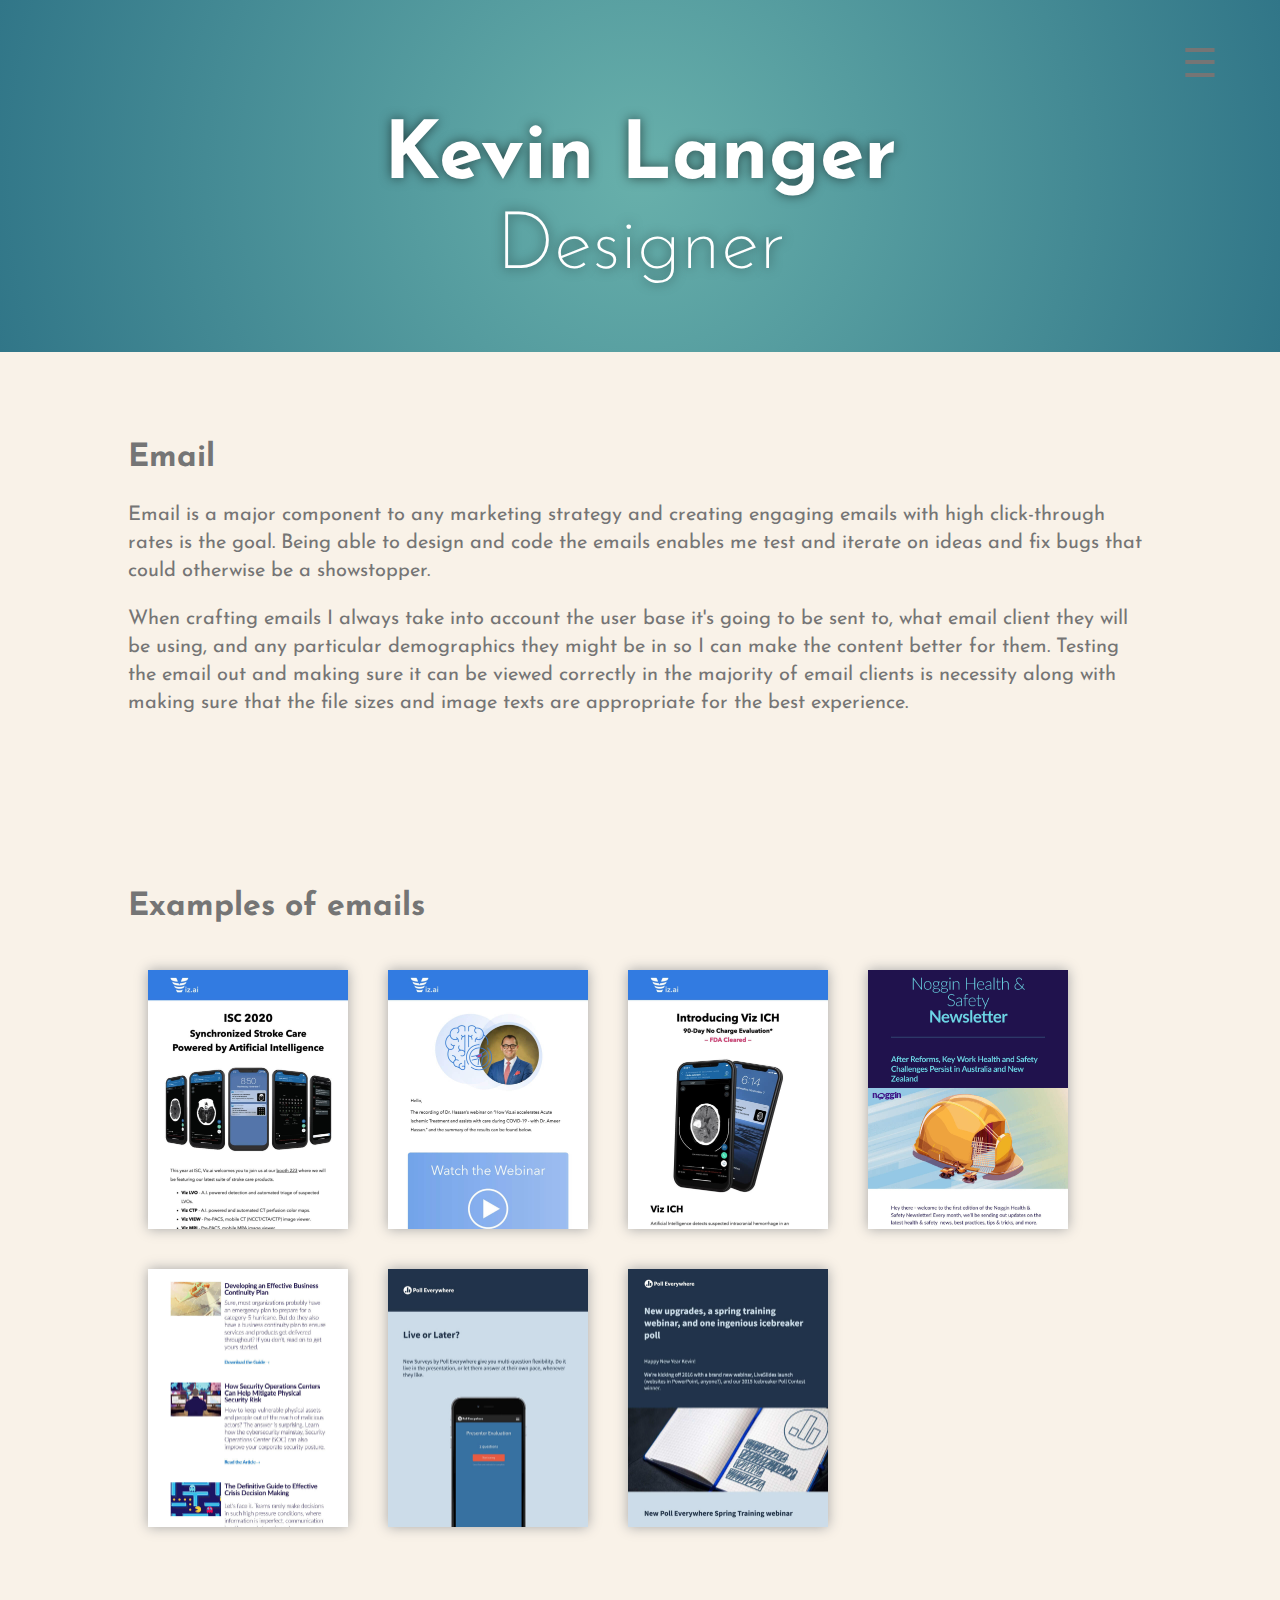
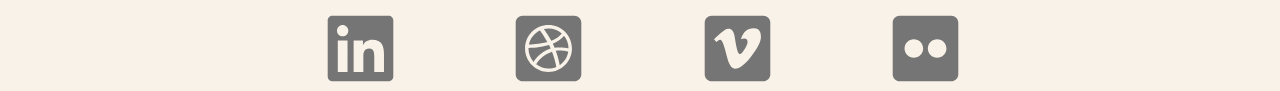
==== email.html @ c7fa40dd "Fixed email thumb bug" ====
<!DOCTYPE html>
<html>
<head>
  <!-- Global site tag (gtag.js) - Google Analytics -->
<script async src="https://www.googletagmanager.com/gtag/js?id=G-QN87Z3PVK4"></script>
<script>
  window.dataLayer = window.dataLayer || [];
  function gtag(){dataLayer.push(arguments);}
  gtag('js', new Date());

  gtag('config', 'G-QN87Z3PVK4');
</script>
<title>Kevin Langer - Email</title>
<link rel="icon" type="image/gif" href="favicon.gif">  
<link rel="stylesheet" type="text/css" href="kevin.css">
<link rel="stylesheet" href="https://fonts.googleapis.com/css?family=Josefin+Sans:300,300i,400,400i,600,600i">
<meta property="og:title" content="Kevin Langer - Portfolio">
<meta property="og:description" content="Welcome to the portfolio of Kevin Langer.">
<meta property="og:image" content="https://kevin-langer-design.github.io/Assets/kev_social_image.jpg">
<meta property="og:url" content="http://www.kevinlanger.com">
<meta name="twitter:card" content="summary_large_image">
<meta property="og:site_name" content="Kevin Langer - Portfolio">
<meta name="twitter:image:alt" content="Kevin Langer">
</head>
<body>

<div id="myNav" class="overlay">
  <a href="javascript:void(0)" class="closebtn" onclick="closeNav()">&times;</a>
  <div class="overlay-content">
    <a href="/index.html">Portfolio</a>
    <a href="/web.html">Web</a>
    <a href="/email.html">Email</a>
    <a href="/graphic.html">Graphic</a>
    <a href="/video.html">Video</a>
  </div>
</div>

<span class="menu" onclick="openNav()">&#9776;</span>

<div class="row header">
  <h1>Kevin Langer</h1>
  <h1>Designer</h1>
</div>

<div class="row">
	<h2>Email</h2>
	<p>Email is a major component to any marketing strategy and creating engaging emails with high click-through rates is the goal. Being able to design and code the emails enables me test and iterate on ideas and fix bugs that could otherwise be a showstopper.</p>
	<p>When crafting emails I always take into account the user base it's going to be sent to, what email client they will be using, and any particular demographics they might be in so I can make the content better for them. Testing the email out and making sure it can be viewed correctly in the majority of email clients is necessity along with making sure that the file sizes and image texts are appropriate for the best experience. </p>
</div>

<div class="row">
	<h2>Examples of emails</h2>
	<div class="flex-row flex-start">
    <img src="Assets/viz_email_isc_2020_thumb.jpg" onclick="openModal(); currentSlide(1)" class="thumb">

    <img src="Assets/viz_email_webinar_hassan_thumb.jpg" onclick="openModal(); currentSlide(2)" class="thumb">

    <img src="Assets/viz_email_introducing_ich_thumb.jpg" onclick="openModal(); currentSlide(3)" class="thumb">

		<img src="Assets/noggin_email_newsletter4_thumb.jpg" onclick="openModal(); currentSlide(4)" class="thumb">

		<img src="Assets/noggin_email_newsletter3_thumb.jpg" onclick="openModal(); currentSlide(5)" class="thumb">

		<img src="Assets/pe-email-june2015_thumb.jpg" onclick="openModal(); currentSlide(6)" class="thumb">

		<img src="Assets/pe-email-jan2016_thumb.jpg" onclick="openModal(); currentSlide(7)" class="thumb">
</div>

<!-- The EEC Modal/Lightbox -->
<div id="myModal" class="myModal">
  <span class="close cursor" onclick="closeModal()">&times;</span>
  <div class="modal-content">

  	<!-- Caption text -->
    <div class="caption-container">
      <p id="caption"></p>
    </div>
    <div class="mySlides">
      <img class="imageCaption" src="Assets/viz_email_isc_2020.png" style="width:100%; display: block;" alt="Viz.ai uses Mailchimp as it's main platform for emails. The images and text are designed to be visible and readable regardless of dark or light mode. ISC (International Stroke Conference) is a major event for Viz.ai. This is the email announcing the booth location and the products that will be showcased. Working with an FDA approved medical device requires the strict following of FDA rules. The data on the phone is not real patient data.">
    </div>

    <div class="mySlides">
      <img class="imageCaption" src="Assets/viz_email_webinar_hassan.png" style="width:100%; display: block;" alt="Viz.ai uses Mailchimp as it's main platform for emails. The images and text are designed to be visible and readable regardless of dark or light mode. Viz.ai has put on many webinars over several topics. In this email we are sharing the latest webinar on accelerating treatment and highlighting data points brought up in the webinar.">
    </div>

    <div class="mySlides">
      <img class="imageCaption" src="Assets/viz_email_introducing_ich.png" style="width:100%; display: block;" alt="Viz.ai uses Mailchimp as it's main platform for emails. This is an announcement email for their new product, ICH (Intracranial Hemorrhage). The images and text are designed to be visible and readable regardless of dark or light mode. Working with an FDA approved medical device requires the strict following of FDA rules. You'll notice citations for each medical claim and the data on the phone is not real patient data.">
    </div>

    <div class="mySlides">
      <img class="imageCaption" src="Assets/noggin_email_newsletter4.png" style="width:100%; display: block;" alt='The Noggin Newsletter was made in HubSpot with dynamic elements in mind for anybody to customize and use. The header is changeable so it can be a "Crisis Newsletter" or a "Safety Newsletter" simply by changing the text. The Format for additional content can be formatted for 3 or 4 resources. Any image slot can be changed out to use what ever image is needed. HTML, CSS, and HubL was used. This is the 4 resource email.'>
    </div>

    <div class="mySlides">
		  <img class="imageCaption" src="Assets/noggin_email_newsletter3.png" style="width:100%; display: block;" alt='The Noggin Newsletter was made in HubSpot with dynamic elements in mind for anybody to customize and use. The header is changeable so it can be a "Crisis Newsletter" or a "Safety Newsletter" simply by changing the text. The Format for additional content can be formatted for 3 or 4 resources. Any image slot can be changed out to use what ever image is needed. HTML, CSS, and HubL was used. This is the 3 resource email.'>
	 </div>

	<div class="mySlides">
		<img class="imageCaption" src="Assets/pe-email-june2015.jpg" style="width:100%; display: block;" alt="The Poll Everywhere Newsletter was made to be a template for a higher impact emails. Each section can be was easily altered to fit what ever content is needed. Animated gifs were used frequently to display moving elements of the software. HTML and CSS were used to hand code this email and was sent out using Mailchimp.">
	</div>

	<div class="mySlides">
		<img class="imageCaption" src="Assets/pe-email-jan2016.jpg" style="width:100%; display: block;" alt="This is a variant on the templated Poll Everywhere Newsletter. HTML and CSS were used to hand code this email and was sent out using Mailchimp.">
	</div>

    </div>

    <!-- Next/previous controls -->
    <a class="prev" onclick="plusSlides(-1)">&#10094;</a>
    <a class="next" onclick="plusSlides(1)">&#10095;</a>
  </div>
</div>


<footer>
	<a class="social-icon" target="_blank" href="http://www.linkedin.com/in/kevinlanger/">
		<svg class="linkedin" xmlns="http://www.w3.org/2000/svg" width="75" height="75" viewBox="0 0 448 512"><path d="M416 32H31.9C14.3 32 0 46.5 0 64.3v383.4C0 465.5 14.3 480 31.9 480H416c17.6 0 32-14.5 32-32.3V64.3c0-17.8-14.4-32.3-32-32.3zM135.4 416H69V202.2h66.5V416zm-33.2-243c-21.3 0-38.5-17.3-38.5-38.5S80.9 96 102.2 96c21.2 0 38.5 17.3 38.5 38.5 0 21.3-17.2 38.5-38.5 38.5zm282.1 243h-66.4V312c0-24.8-.5-56.7-34.5-56.7-34.6 0-39.9 27-39.9 54.9V416h-66.4V202.2h63.7v29.2h.9c8.9-16.8 30.6-34.5 62.9-34.5 67.2 0 79.7 44.3 79.7 101.9V416z"/></svg>
	</a>

	<a class="social-icon" target="_blank" href="https://dribbble.com/kevmonster">
		<svg class="dribbble" xmlns="http://www.w3.org/2000/svg" width="75" height="75" viewBox="0 0 448 512"><path d="M90.2 228.2c8.9-42.4 37.4-77.7 75.7-95.7 3.6 4.9 28 38.8 50.7 79-64 17-120.3 16.8-126.4 16.7zM314.6 154c-33.6-29.8-79.3-41.1-122.6-30.6 3.8 5.1 28.6 38.9 51 80 48.6-18.3 69.1-45.9 71.6-49.4zM140.1 364c40.5 31.6 93.3 36.7 137.3 18-2-12-10-53.8-29.2-103.6-55.1 18.8-93.8 56.4-108.1 85.6zm98.8-108.2c-3.4-7.8-7.2-15.5-11.1-23.2C159.6 253 93.4 252.2 87.4 252c0 1.4-.1 2.8-.1 4.2 0 35.1 13.3 67.1 35.1 91.4 22.2-37.9 67.1-77.9 116.5-91.8zm34.9 16.3c17.9 49.1 25.1 89.1 26.5 97.4 30.7-20.7 52.5-53.6 58.6-91.6-4.6-1.5-42.3-12.7-85.1-5.8zm-20.3-48.4c4.8 9.8 8.3 17.8 12 26.8 45.5-5.7 90.7 3.4 95.2 4.4-.3-32.3-11.8-61.9-30.9-85.1-2.9 3.9-25.8 33.2-76.3 53.9zM448 80v352c0 26.5-21.5 48-48 48H48c-26.5 0-48-21.5-48-48V80c0-26.5 21.5-48 48-48h352c26.5 0 48 21.5 48 48zm-64 176c0-88.2-71.8-160-160-160S64 167.8 64 256s71.8 160 160 160 160-71.8 160-160z"/></svg>
	</a>

	<a class="social-icon" target="_blank" href="https://vimeo.com/kevmonster">
		<svg class="vimeo" xmlns="http://www.w3.org/2000/svg" width="75" height="75" viewBox="0 0 448 512"><path d="M400 32H48C21.5 32 0 53.5 0 80v352c0 26.5 21.5 48 48 48h352c26.5 0 48-21.5 48-48V80c0-26.5-21.5-48-48-48zm-16.2 149.6c-1.4 31.1-23.2 73.8-65.3 127.9-43.5 56.5-80.3 84.8-110.4 84.8-18.7 0-34.4-17.2-47.3-51.6-25.2-92.3-35.9-146.4-56.7-146.4-2.4 0-10.8 5-25.1 15.1L64 192c36.9-32.4 72.1-68.4 94.1-70.4 24.9-2.4 40.2 14.6 46 51.1 20.5 129.6 29.6 149.2 66.8 90.5 13.4-21.2 20.6-37.2 21.5-48.3 3.4-32.8-25.6-30.6-45.2-22.2 15.7-51.5 45.8-76.5 90.1-75.1 32.9 1 48.4 22.4 46.5 64z"/></svg>
	</a>

	<a class="social-icon" target="_blank" href="https://www.flickr.com/photos/kevlanger">
		<svg class="flickr" xmlns="http://www.w3.org/2000/svg" width="75" height="75" viewBox="0 0 448 512"><path d="M400 32H48C21.5 32 0 53.5 0 80v352c0 26.5 21.5 48 48 48h352c26.5 0 48-21.5 48-48V80c0-26.5-21.5-48-48-48zM144.5 319c-35.1 0-63.5-28.4-63.5-63.5s28.4-63.5 63.5-63.5 63.5 28.4 63.5 63.5-28.4 63.5-63.5 63.5zm159 0c-35.1 0-63.5-28.4-63.5-63.5s28.4-63.5 63.5-63.5 63.5 28.4 63.5 63.5-28.4 63.5-63.5 63.5z"/></svg>
	</a>
</footer>

<script>
// Navigation Menu
function openNav() {
  document.getElementById("myNav").style.width = "100%";
}

function closeNav() {
  document.getElementById("myNav").style.width = "0%";
}

// Open the Modal
function openModal() {
  document.getElementById("myModal").style.display = "block";
}

// Close the Modal
function closeModal() {
  document.getElementById("myModal").style.display = "none";
}

var slideIndex = 1;
showSlides(slideIndex);

// Next/previous controls
function plusSlides(n) {
  showSlides(slideIndex += n);
}

// Thumbnail image controls
function currentSlide(n) {
  showSlides(slideIndex = n);
}

function showSlides(n) {
  var i;
  var slides = document.getElementsByClassName("mySlides");
  var dots = document.getElementsByClassName("imageCaption");
  var captionText = document.getElementById("caption");
  if (n > slides.length) {slideIndex = 1}
  if (n < 1) {slideIndex = slides.length}
  for (i = 0; i < slides.length; i++) {
    slides[i].style.display = "none";
  }
  for (i = 0; i < dots.length; i++) {
    dots[i].className = dots[i].className.replace(" active", "");
  }
  slides[slideIndex-1].style.display = "block";
  dots[slideIndex-1].className += " active";
  captionText.innerHTML = dots[slideIndex-1].alt;
}

</script>

</body>
</html>
---- kevin.css ----
* {
  	box-sizing: border-box;
}

body, html {
  	height: 100%;
  	margin: 0;
    font-size: 20px;
    -webkit-text-size-adjust: 100%;
}

body {
	background-color: #F9F2E8;
	font-family: "Josefin Sans", sans-serif;
	color: #757575;
}

h1 {
	font-size: 4em;
	color: #ffffff;
	padding-top: 12%;
	text-align: center;
  text-shadow: 0px 0px 12px #00000091;
}

h2 {
	font-size: 1.6em;
}

h3 {
	font-size: 1.5em;
  line-height: 1.6em;
}

h4 {
  font-size: 1.2em;
  line-height: 1.3em;
}

p, li {
	font-size: 1em;
  line-height: 1.4em;
}

a {
	color:#68B0AB;
	text-decoration: none;
}

a:hover {
	color:#68B0AB;
}

footer {
	display: flex;
	justify-content: space-between;
	width: 50%;
	margin: 0 auto 150px;
	flex-wrap: wrap;
}

.row {
	padding: 5% 10%;
}

.half {
  width: 44%;
  margin: 0 3%;
}

.header{
  background: rgb(104,176,171);
  background: radial-gradient(circle, rgba(104,176,171,1) 0%, rgba(49,118,136,1) 100%);
}

.header>h1 {
  padding-top: 0;
  margin-bottom: 0;
}

.header>h1:nth-of-type(2) {
  font-weight: 200;
  margin-top: 10px;
}

.parallax01 {
	background-image: url("Assets/kev-working-shadow.jpg");
  	height: 100%; 
  	background-attachment: fixed;
  	background-position: center;
  	background-repeat: no-repeat;
  	background-size: cover;
  	overflow: hidden;
}

.flex-row {
	display: flex;
	flex-direction:row;
	flex-wrap: wrap;
  justify-content: space-between;
}

.column-50 {
  display: flex;
  flex-direction: column;
  width: 48%;
}

.portfolio-item-container {
  justify-content: space-between;
}

.flex-start {
  justify-content: flex-start;
}

.portfolio-item {
  width: 280px;
  margin-bottom: 20px;
  padding: 1.5em;
	color: #757575;
  background: linear-gradient(0deg, rgba(247,246,243,1) 0%, rgba(249,242,232,1) 90%);
  border: 2px solid #757575;
  border-radius: 5px;
	display: flex;
	flex-direction: column;
	align-items: center;
  box-shadow: 0px 0px 12px #a6a6a6;
  transition: transform 0.25s;
}

.portfolio-item:hover {
	color: #68B0AB;
  box-shadow: 0px 0px 24px #a6a6a6;
  border: 3px solid #68B0AB;
  transform: scale(1.2, 1.2);
}

.portfolio-item> h3 {
  margin:0px 0px 10px;
}

.portfolio-item:hover  .web, .portfolio-item:hover .email, .portfolio-item:hover .print, .portfolio-item:hover .video {
	fill: #68B0AB;
}

.web, .email, .print, .video {
  fill: #757575;
  margin: 0 4%;
}

.social-icon:hover .linkedin, .social-icon:hover .vimeo, .social-icon:hover .dribbble, .social-icon:hover .flickr {
  fill: #68B0AB;
}

.linkedin, .vimeo, .dribbble, .flickr {
  fill: #757575;
  margin: 0 4%;
}

.thumb {
  width: 200px;
  height: 100%;
  margin: 20px;
  box-shadow: 0px 0px 12px #a6a6a6;
  transition: transform 0.25s;
}

.thumb:hover {
  width: 200px;
  height: 100%;
  margin: 20px;
  box-shadow: 0px 0px 24px #a6a6a6;
  transform: scale(1.2, 1.2);
  cursor: pointer;
}

/*-----Profile Photo Animation-----*/

.profile-photo-container {
  background-color: transparent;
  margin: 0 auto 50px;
  width: 400px;
  height: 400px;
  perspective: 1000px;
}

.profile-photo {
  position: relative;
  width: 100%;
  height: 100%;
  text-align: center;
  transition: transform 0.8s;
  transform-style: preserve-3d;
}

.profile-photo-container:hover .profile-photo {
  transform: rotateY(180deg);
}

.profile-photo-front, .profile-photo-back {
  position: absolute;
  width: 100%;
  height: 100%;
  -webkit-backface-visibility: hidden; /* Safari */
  backface-visibility: hidden;
}

.profile-photo-front {
}

.profile-photo-back {
  transform: rotateY(180deg);
}

.profile-img {
  width: 400px;
}

/*-----Modals Menu-----*/

.modal-wrapper {
  width: 100vh;

}

/* The Modal (background) */
.myModal {
  display: none;
  position: fixed;
  z-index: 1;
  padding-top: 25px;
  left: 0;
  top: 0;
  width: 100%;
  height: 100%;
  overflow: auto;
  background-color: #F9F2E8;
}

/* Modal Content */
.modal-content {
  position: relative;
  background-color: #F9F2E8;
  margin: auto;
  padding: 0;
  width: 90%;
  max-width: 600px;
  margin: 0 auto;
}

/* The Close Button */
.close {
  color: #757575;
  position: absolute;
  top: 10px;
  right: 25px;
  font-size: 6em;
  font-weight: bold;
}

.close:hover,
.close:focus {
  color: #999;
  text-decoration: none;
  cursor: pointer;
}

/* Hide the slides by default */
.mySlides {
  display: none;
}

/* Next & previous buttons */
.prev,
.next {
  cursor: pointer;
  position: absolute;
  top: 50%;
  width: auto;
  padding: 16px;
  margin-top: -50px;
  color: #757575;
  font-weight: bold;
  font-size: 3em;
  transition: 0.6s ease;
  border-radius: 0 3px 3px 0;
  user-select: none;
  -webkit-user-select: none;
}

/* Position the "next button" to the right */
.next {
  right: 0;
  border-radius: 3px 0 0 3px;
}

/* On hover, add a black background color with a little bit see-through */
.prev:hover,
.next:hover {
  background-color: rgba(0, 0, 0, 0.8);
}

/* Caption text */
.caption-container {
  text-align: center;
  background-color: #F9F2E8;
  padding: 2px 16px;
  color: #757575;
}

#caption {
  text-align: left;
}

/*-----Navigation Menu-----*/

.menu {
	position: fixed;
	top: 1em;
	right: 1em;
	z-index: 1;
	display: block;
	text-align: center;
	border-radius: 3px;
	width: 2em;
	height: 2em;
	cursor: pointer;
	font-size: 2em;
}

.overlay {
  height: 100%;
  width: 0;
  position: fixed;
  z-index: 10;
  top: 0;
  left: 0;
  background-color: rgb(0,0,0);
  background-color: rgba(0,0,0, 0.9);
  overflow-x: hidden;
  transition: 0.5s;
}

.overlay-content {
  position: relative;
  top: 25%;
  width: 100%;
  text-align: center;
  margin-top: 30px;
}

.overlay-content> a {
  margin-bottom: .5em;
}

.overlay a {
  padding: 8px;
  text-decoration: none;
  font-size: 2em;
  color: #818181;
  display: block;
  transition: 0.3s;
}

.overlay a:hover, .overlay a:focus {
  color: #f1f1f1;
}

.overlay .closebtn {
  position: absolute;
  top: 20px;
  right: 45px;
  font-size: 3em;
}

@media only screen and (max-width: 768px), (-webkit-min-device-pixel-ratio: 2), (min-resolution: 2dppx)   {
    /*h1 {
      font-size: 52px;
    }*/

    body {
      font-size: 40px;
    }

    h1 {
      font-size: 3em;
    }

    .column-50 {
      display: flex;
      flex-direction: column;
      width: 100%;
    }

    .parallax01 {
      background-attachment: scroll;
    }

    .portfolio-item-container {
      justify-content: center;
    }

    .portfolio-item {
      width: 100%;
    }

    .menu {
      top: .3em;
      right: .3em;
      width: 2em;
      height: 2em;
      font-size: 2em;
    }
}

@media screen and (max-height: 450px) {
  .overlay a {font-size: 40px}
  .overlay .closebtn {
  /*font-size: 2em;*/
  top: .5em;
  right: .5em;
  }
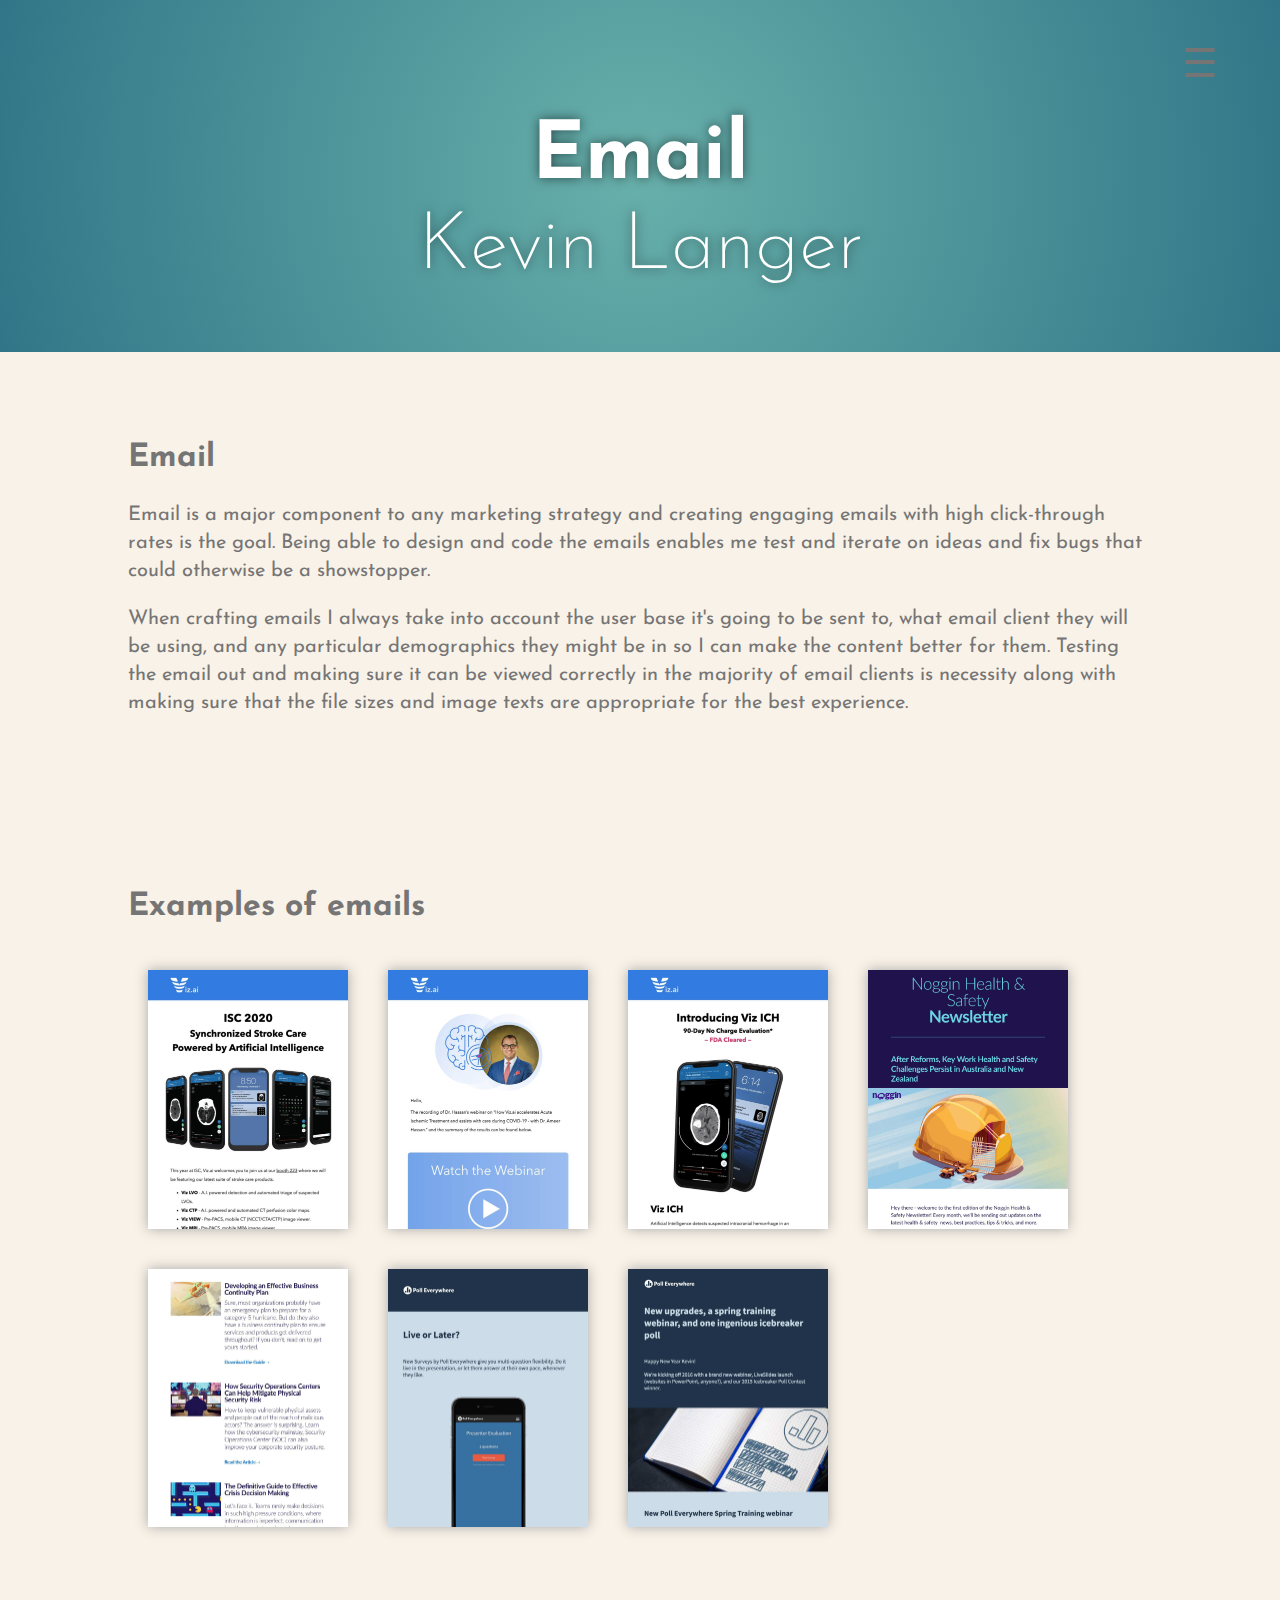
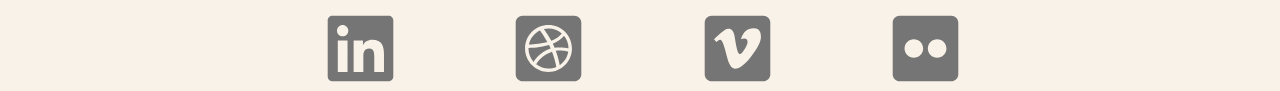
==== commit 5e6cadc5: "Updated CSS for High DPI Screens" ====
--- a/email.html
+++ b/email.html
@@ -14,6 +14,7 @@
 <link rel="icon" type="image/gif" href="favicon.gif">  
 <link rel="stylesheet" type="text/css" href="kevin.css">
 <link rel="stylesheet" href="https://fonts.googleapis.com/css?family=Josefin+Sans:300,300i,400,400i,600,600i">
+<meta name="viewport" content="width=device-width,initial-scale=1">
 <meta property="og:title" content="Kevin Langer - Portfolio">
 <meta property="og:description" content="Welcome to the portfolio of Kevin Langer.">
 <meta property="og:image" content="https://kevin-langer-design.github.io/Assets/kev_social_image.jpg">
@@ -28,6 +29,8 @@
   <a href="javascript:void(0)" class="closebtn" onclick="closeNav()">&times;</a>
   <div class="overlay-content">
     <a href="/index.html">Portfolio</a>
+    <a href="/workshop-study.html">Workshop Study</a>
+    <a href="/project-study.html">Project Study</a>
     <a href="/web.html">Web</a>
     <a href="/email.html">Email</a>
     <a href="/graphic.html">Graphic</a>
@@ -38,8 +41,8 @@
 <span class="menu" onclick="openNav()">&#9776;</span>
 
 <div class="row header">
+  <h1>Email</h1>
   <h1>Kevin Langer</h1>
-  <h1>Designer</h1>
 </div>
 
 <div class="row">
--- a/kevin.css
+++ b/kevin.css
@@ -112,6 +112,25 @@
 
 .flex-start {
   justify-content: flex-start;
+}
+
+.study-item {
+  width: 500px;
+  margin-bottom: 20px;
+  padding: 1.5em;
+  color: #757575;
+  background: linear-gradient(0deg, rgba(247,246,243,1) 0%, rgba(249,242,232,1) 90%);
+  border: 2px solid #757575;
+  border-radius: 5px;
+  display: flex;
+  flex-direction: column;
+  align-items: center;
+  box-shadow: 0px 0px 12px #a6a6a6;
+  transition: transform 0.25s;
+}
+
+.study-image {
+  width: 100%;
 }
 
 .portfolio-item {
@@ -129,7 +148,7 @@
   transition: transform 0.25s;
 }
 
-.portfolio-item:hover {
+.portfolio-item:hover, .study-item:hover {
 	color: #68B0AB;
   box-shadow: 0px 0px 24px #a6a6a6;
   border: 3px solid #68B0AB;
@@ -173,6 +192,30 @@
   box-shadow: 0px 0px 24px #a6a6a6;
   transform: scale(1.2, 1.2);
   cursor: pointer;
+}
+
+.image-50 {
+  width:100%;
+  margin: 0 auto;
+  box-shadow: .5em .5em rgba(104,176,171,1);
+}
+
+.image-smaller {
+  width:80%;
+}
+
+.gradient-border {
+  padding-top: .25em;
+  background: rgb(104,176,171);
+  background: linear-gradient(90deg, rgba(104,176,171,1) 0%, rgba(49,118,136,1) 50%, rgba(104,176,171,1)100%);
+}
+
+.sectional-1 {
+  background: #F9F2E8;
+}
+
+.sectional-2 {
+  background: #ffeed9;
 }
 
 /*-----Profile Photo Animation-----*/
@@ -374,10 +417,7 @@
   font-size: 3em;
 }
 
-@media only screen and (max-width: 768px), (-webkit-min-device-pixel-ratio: 2), (min-resolution: 2dppx)   {
-    /*h1 {
-      font-size: 52px;
-    }*/
+@media only screen and (max-width: 768px), screen and (min-width: 300px) and (max-width:812px)/* and (-webkit-min-device-pixel-ratio: 2),  , (-webkit-min-device-pixel-ratio: 2), (min-resolution: 2dppx)*/   {
 
     body {
       font-size: 40px;
@@ -412,12 +452,36 @@
       height: 2em;
       font-size: 2em;
     }
-}
+
+    .sectional-2 {
+      flex-direction: column-reverse;
+    }
+}
+
+/*--High DPI Tablets--
+@media only screen 
+  and (min-device-width: 768px) 
+  and (max-device-width: 1024px) 
+  and (-webkit-min-device-pixel-ratio: 2) {
+    body {
+      font-size: 30px;
+    }
+}
+
+ ----------- Retina Screens ----------- 
+@media screen 
+  and (min-device-width: 1200px) 
+  and (max-device-width: 1600px) 
+  and (-webkit-min-device-pixel-ratio: 2)
+  and (min-resolution: 192dpi) { 
+      body {
+    font-size: 20px;
+  }
+}*/
 
 @media screen and (max-height: 450px) {
   .overlay a {font-size: 40px}
   .overlay .closebtn {
-  /*font-size: 2em;*/
   top: .5em;
   right: .5em;
   }
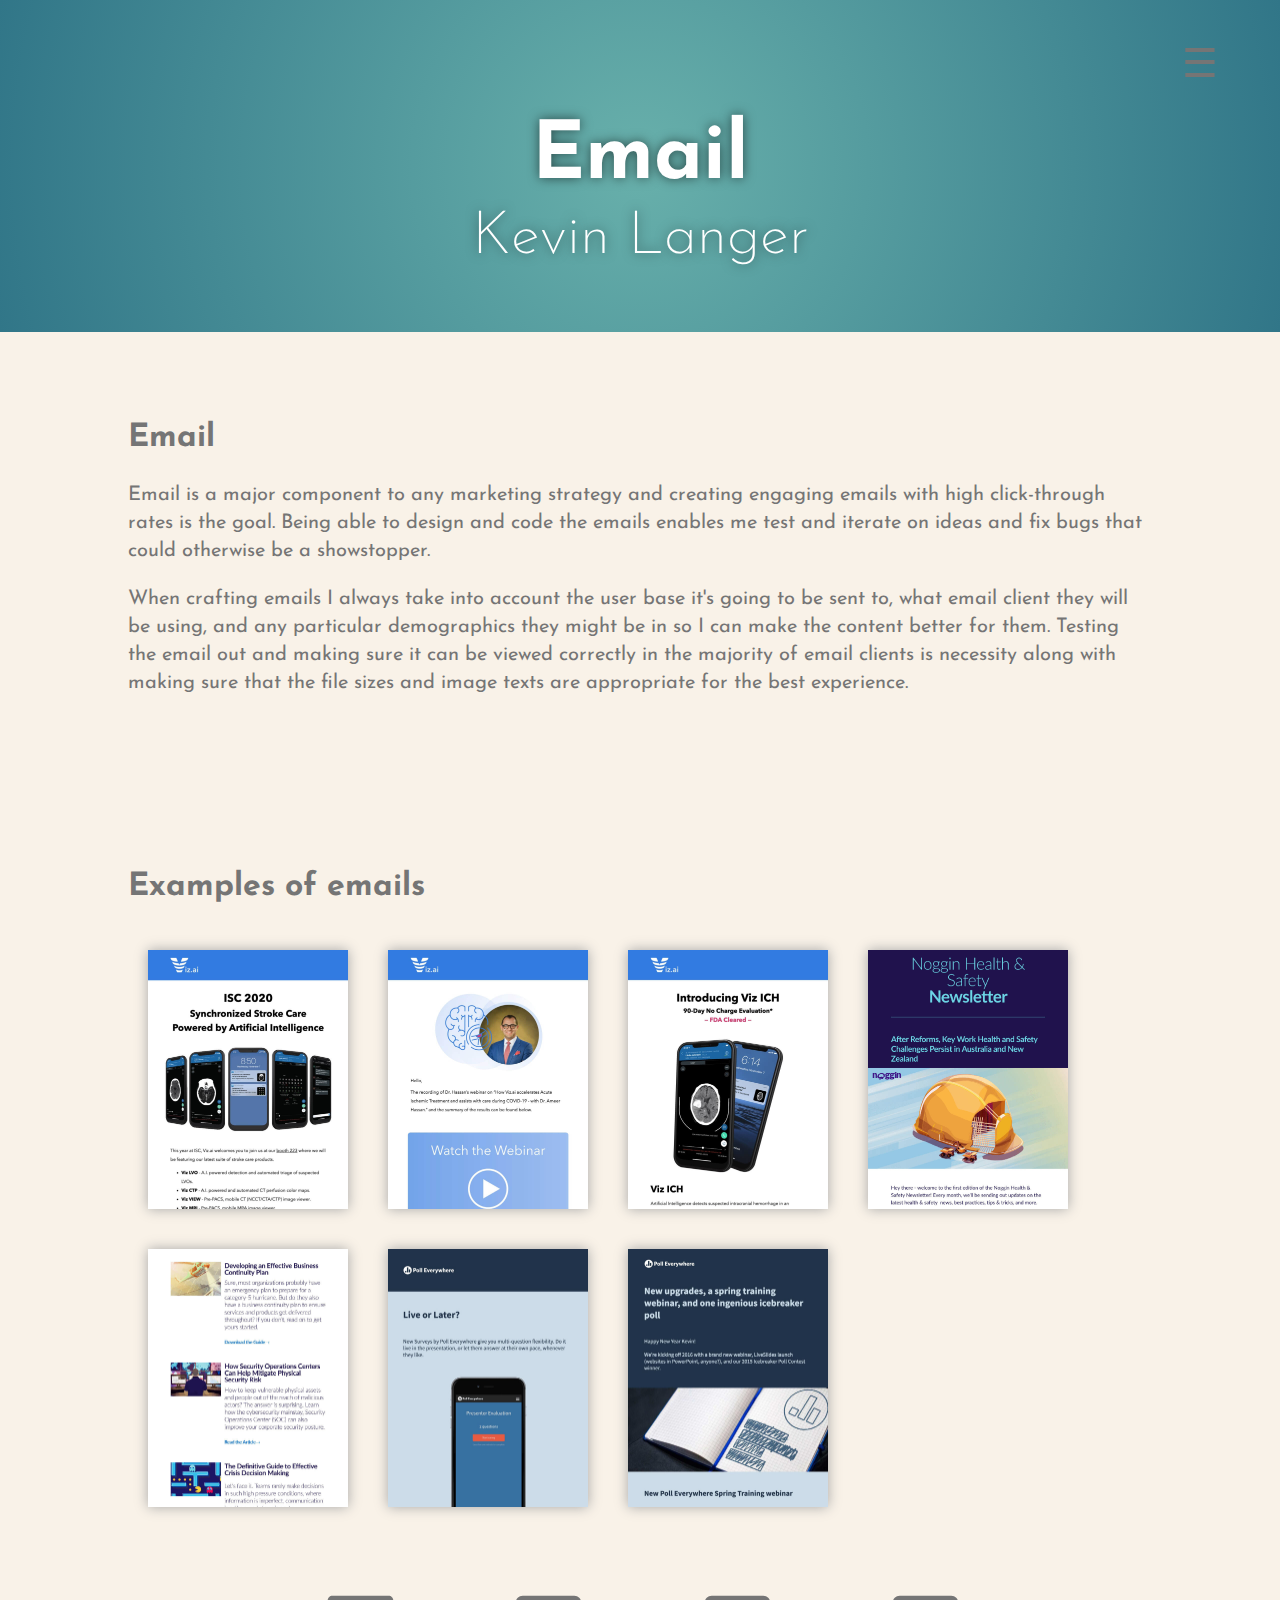
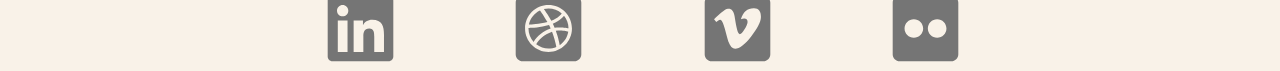
==== commit c0a2741e: "Updated links and images" ====
--- a/email.html
+++ b/email.html
@@ -29,8 +29,9 @@
   <a href="javascript:void(0)" class="closebtn" onclick="closeNav()">&times;</a>
   <div class="overlay-content">
     <a href="/index.html">Portfolio</a>
-    <a href="/workshop-study.html">Workshop Study</a>
-    <a href="/project-study.html">Project Study</a>
+    <a href="/project-study-noggin.html">Project Study - Trust Center</a>
+    <a href="/workshop-study-sap.html">Workshop Study - SAP</a>
+    <a href="/project-study-noggin.html">Project Study - Noggin</a>
     <a href="/web.html">Web</a>
     <a href="/email.html">Email</a>
     <a href="/graphic.html">Graphic</a>
--- a/kevin.css
+++ b/kevin.css
@@ -63,7 +63,7 @@
 	padding: 5% 10%;
 }
 
-.half {
+.bullets-half {
   width: 44%;
   margin: 0 3%;
 }
@@ -79,8 +79,16 @@
 }
 
 .header>h1:nth-of-type(2) {
+  font-size: 3em;
   font-weight: 200;
   margin-top: 10px;
+}
+
+.header>h2 {
+  font-size: 3em;
+  color: #ffffff;
+  text-align: center;
+  text-shadow: 0px 0px 12px #00000091;
 }
 
 .parallax01 {
@@ -115,7 +123,7 @@
 }
 
 .study-item {
-  width: 500px;
+  width: 370px;
   margin-bottom: 20px;
   padding: 1.5em;
   color: #757575;
@@ -127,6 +135,18 @@
   align-items: center;
   box-shadow: 0px 0px 12px #a6a6a6;
   transition: transform 0.25s;
+}
+
+.study-item> h3 {
+  margin-bottom: 10px;
+}
+
+
+.study-item> h3:nth-of-type(2) {
+  font-size: 1.2em;
+  font-weight: 400;
+  line-height: 1.35em;
+  margin: 0 0 30px;
 }
 
 .study-image {
@@ -295,11 +315,11 @@
 /* The Close Button */
 .close {
   color: #757575;
-  position: absolute;
+  position: fixed;
   top: 10px;
   right: 25px;
-  font-size: 6em;
-  font-weight: bold;
+  font-size: 3em;
+  z-index: 100;
 }
 
 .close:hover,
@@ -318,13 +338,12 @@
 .prev,
 .next {
   cursor: pointer;
-  position: absolute;
+  position: fixed;
   top: 50%;
   width: auto;
   padding: 16px;
   margin-top: -50px;
   color: #757575;
-  font-weight: bold;
   font-size: 3em;
   transition: 0.6s ease;
   border-radius: 0 3px 3px 0;
@@ -417,14 +436,30 @@
   font-size: 3em;
 }
 
-@media only screen and (max-width: 768px), screen and (min-width: 300px) and (max-width:812px)/* and (-webkit-min-device-pixel-ratio: 2),  , (-webkit-min-device-pixel-ratio: 2), (min-resolution: 2dppx)*/   {
-
-    body {
-      font-size: 40px;
-    }
-
+@media only screen and (max-width: 1024px) {
+    .parallax01 {
+      background-attachment: scroll;
+    }  
+}
+
+@media only screen and (max-width: 768px) {
     h1 {
-      font-size: 3em;
+      font-size: 2.5em;
+    }
+
+    h2 {
+      font-size: 1.3em;
+      line-height: 1.5em;
+    }
+
+    h3 {
+      font-size: 1.2em;
+      line-height: 1.35em;
+    }
+
+    h4 {
+      font-size: 1.1em;
+      line-height: 1.25em;
     }
 
     .column-50 {
@@ -433,12 +468,20 @@
       width: 100%;
     }
 
-    .parallax01 {
-      background-attachment: scroll;
+    .bullets-half {
+      width: 100%;
+    }
+
+    .bullets-half>ul {
+      margin: 0;
     }
 
     .portfolio-item-container {
       justify-content: center;
+    }
+
+    .study-item {
+      width: 100%;
     }
 
     .portfolio-item {
@@ -456,28 +499,16 @@
     .sectional-2 {
       flex-direction: column-reverse;
     }
-}
-
-/*--High DPI Tablets--
-@media only screen 
-  and (min-device-width: 768px) 
-  and (max-device-width: 1024px) 
-  and (-webkit-min-device-pixel-ratio: 2) {
-    body {
-      font-size: 30px;
-    }
-}
-
- ----------- Retina Screens ----------- 
-@media screen 
-  and (min-device-width: 1200px) 
-  and (max-device-width: 1600px) 
-  and (-webkit-min-device-pixel-ratio: 2)
-  and (min-resolution: 192dpi) { 
-      body {
-    font-size: 20px;
-  }
-}*/
+
+    .profile-photo-container {
+      width: 15em;
+      height: 15em;
+    }
+
+    .profile-img {
+      width: 100%;
+    }
+}
 
 @media screen and (max-height: 450px) {
   .overlay a {font-size: 40px}
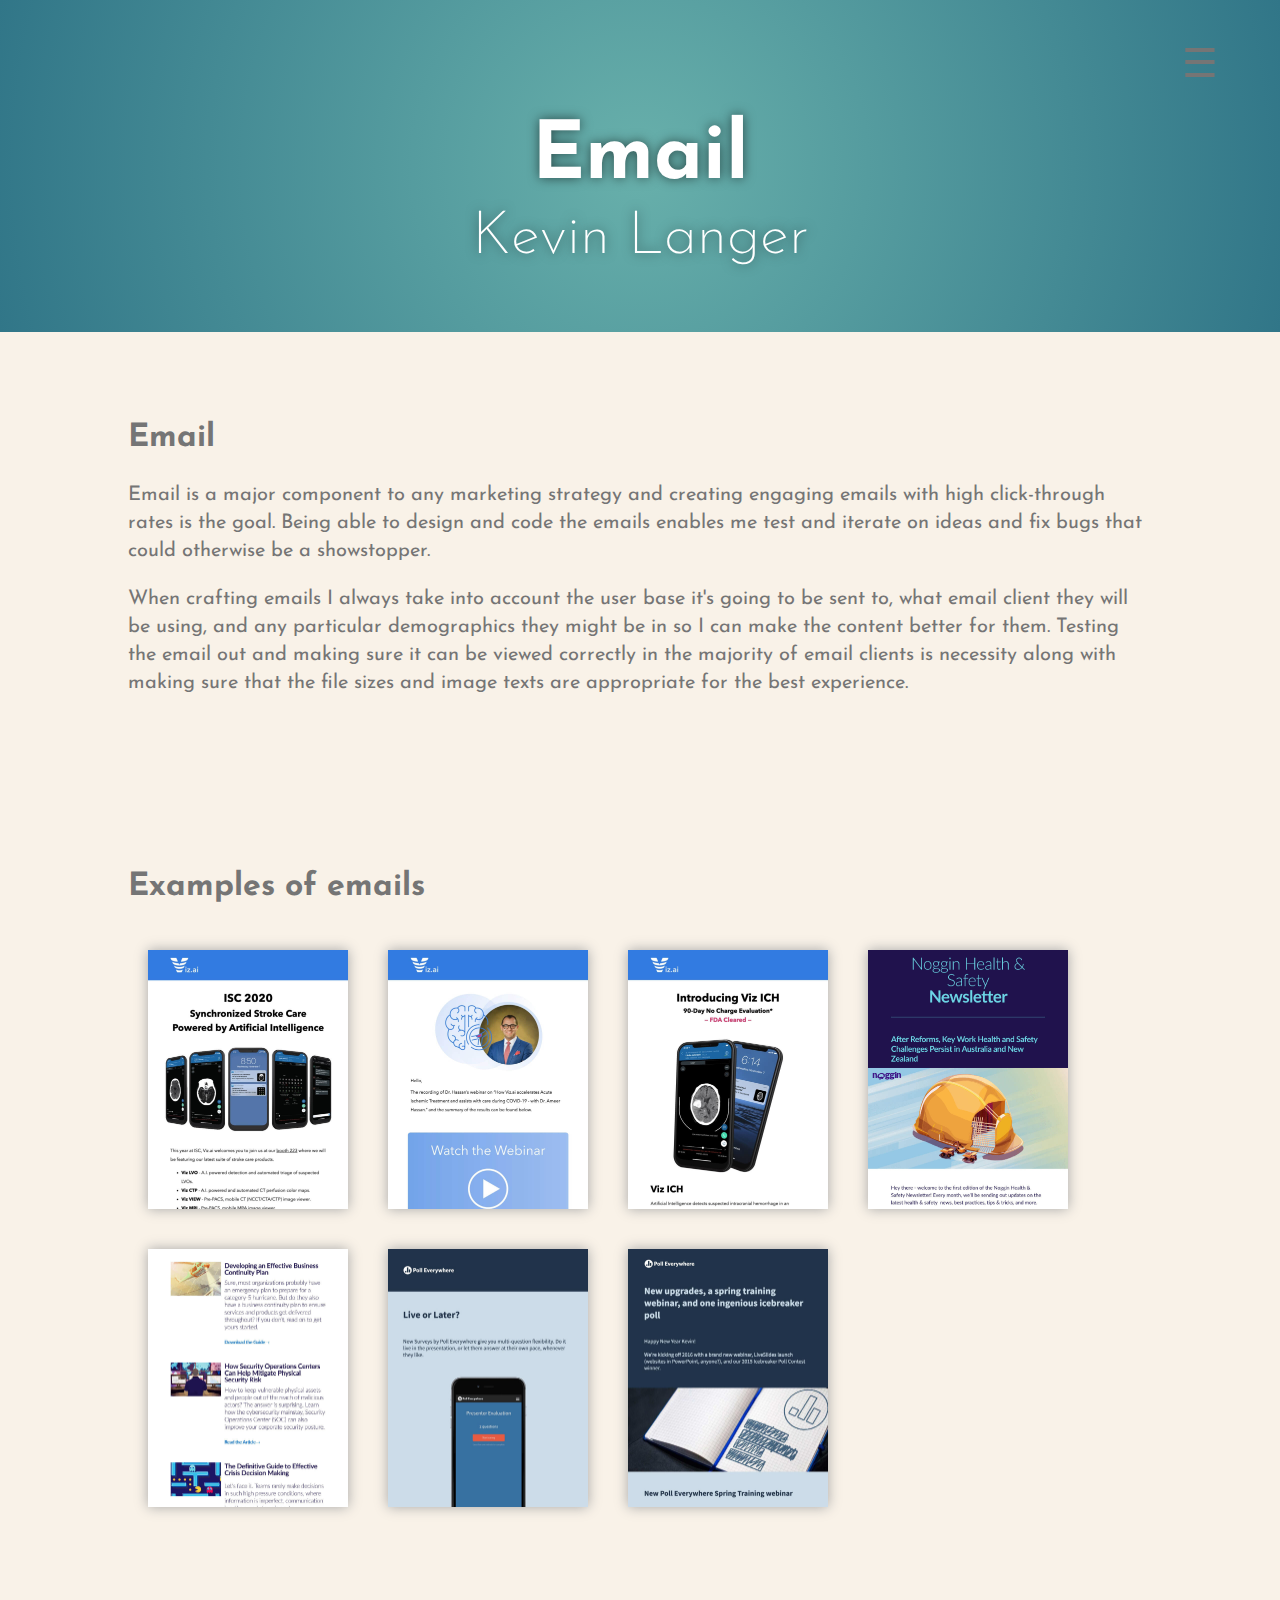
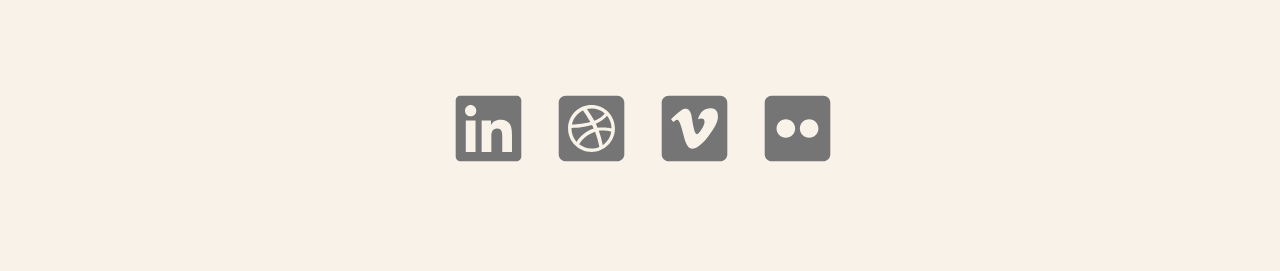
==== commit 5a72d24c: "Added Noggin UC Branding" ====
--- a/email.html
+++ b/email.html
@@ -29,9 +29,10 @@
   <a href="javascript:void(0)" class="closebtn" onclick="closeNav()">&times;</a>
   <div class="overlay-content">
     <a href="/index.html">Portfolio</a>
-    <a href="/project-study-noggin.html">Project Study - Trust Center</a>
+    <a href="/project-study-trust-center.html">Project Study - Trust Center</a>
+    <a href="/project-study-noggi-brandingn.html">Project Study - Noggin Branding</a>
     <a href="/workshop-study-sap.html">Workshop Study - SAP</a>
-    <a href="/project-study-noggin.html">Project Study - Noggin</a>
+    <a href="/project-study-noggin.html">Project Study - Noggin Agenda</a>
     <a href="/web.html">Web</a>
     <a href="/email.html">Email</a>
     <a href="/graphic.html">Graphic</a>
--- a/kevin.css
+++ b/kevin.css
@@ -54,8 +54,9 @@
 footer {
 	display: flex;
 	justify-content: space-between;
-	width: 50%;
-	margin: 0 auto 150px;
+	width: 30%;
+	margin: 0 auto;
+  padding: 100px 0;
 	flex-wrap: wrap;
 }
 
@@ -124,6 +125,7 @@
 
 .study-item {
   width: 370px;
+  min-height: 460px;
   margin-bottom: 20px;
   padding: 1.5em;
   color: #757575;
@@ -133,6 +135,7 @@
   display: flex;
   flex-direction: column;
   align-items: center;
+  justify-content: space-between;
   box-shadow: 0px 0px 12px #a6a6a6;
   transition: transform 0.25s;
 }
@@ -147,6 +150,7 @@
   font-weight: 400;
   line-height: 1.35em;
   margin: 0 0 30px;
+  text-align: center;
 }
 
 .study-image {
@@ -309,6 +313,11 @@
   padding: 0;
   width: 90%;
   max-width: 600px;
+  margin: 0 auto;
+}
+
+.modal-mobile {
+  width: 50% !important;
   margin: 0 auto;
 }
 
